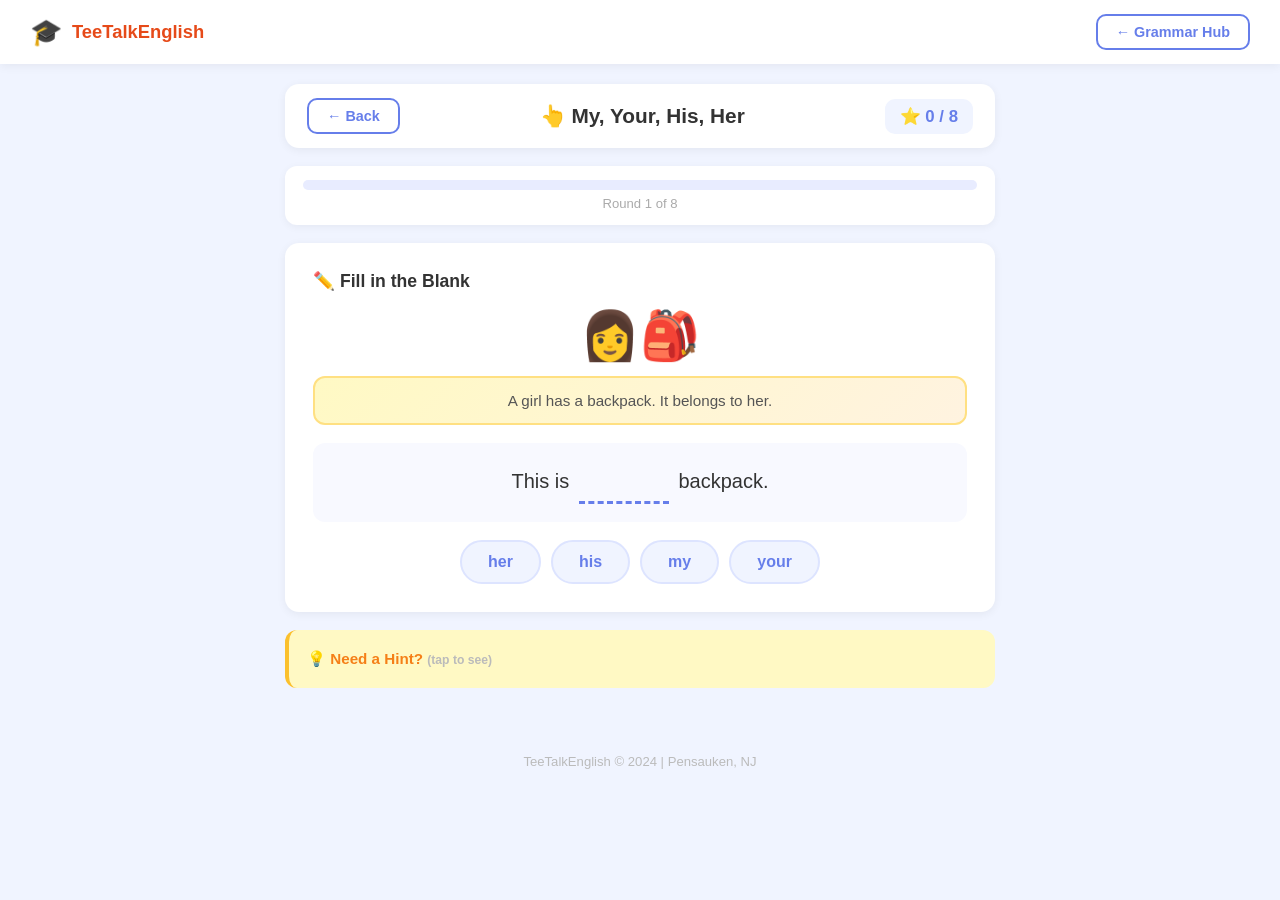
==== game1/index.html @ 57f25fb9 "add 3 grammar garma i he she  , my, her his, this that tehse those" ====
<!DOCTYPE html>
<html lang="en">
<head>
    <meta charset="UTF-8">
    <meta name="viewport" content="width=device-width, initial-scale=1.0">
    <title>TeeTalkEnglish - Possessives: My, Your, His, Her</title>
    <link rel="stylesheet" href="../style.css">
</head>
<body>
    <nav class="navbar">
        <a href="../index.html" class="logo">
            <span class="logo-icon">🎓</span>
            <span class="logo-text">TeeTalkEnglish</span>
        </a>
        <a href="../index.html" class="nav-link">← Grammar Hub</a>
    </nav>

    <div class="game-wrap">
        <div class="game-top">
            <a href="../index.html" class="nav-link">← Back</a>
            <h1>👆 My, Your, His, Her</h1>
            <div class="game-score">⭐ <span id="sc">0</span> / <span id="tt">8</span></div>
        </div>
        <div class="g-progress">
            <div class="g-progress-track"><div class="g-progress-fill" id="pbar"></div></div>
            <span class="g-progress-text" id="ptxt">Round 1 of 8</span>
        </div>
        <div class="g-area" id="garea"></div>
        <div class="g-fb" id="gfb"></div>
        <div class="g-help" id="ghelp"></div>
        <div class="g-next" id="gnext"><button class="g-next-btn" onclick="nxt()">Next →</button></div>
        <div class="g-done" id="gdone"></div>
    </div>
    <footer><p>TeeTalkEnglish © 2024 | Pensauken, NJ</p></footer>

<script>
var R = [
    {
        t: "fill",
        title: "✏️ Fill in the Blank",
        vis: "👩🎒",
        scene: "A girl has a backpack. It belongs to her.",
        pre: "This is ",
        post: " backpack.",
        ans: "her",
        opts: ["her", "his", "my", "your"],
        hw: "her",
        hv: "của cô ấy",
        he: "she → her. Use 'her' for a woman/girl.",
        ex: "'Her' = belongs to she. She → her backpack."
    },
    {
        t: "fill",
        title: "✏️ Fill in the Blank",
        vis: "🙋📱",
        scene: "You are holding your phone. It belongs to you.",
        pre: "This is ",
        post: " phone.",
        ans: "my",
        opts: ["my", "your", "his", "our"],
        hw: "my",
        hv: "của tôi",
        he: "I → my. Use 'my' when it belongs to you.",
        ex: "'My' = belongs to me. I → my phone."
    },
    {
        t: "fill",
        title: "✏️ Fill in the Blank",
        vis: "👨🚗",
        scene: "A man is standing next to a car. It belongs to him.",
        pre: "That is ",
        post: " car.",
        ans: "his",
        opts: ["his", "her", "my", "their"],
        hw: "his",
        hv: "của anh ấy",
        he: "he → his. Use 'his' for a man/boy.",
        ex: "'His' = belongs to he. He → his car."
    },
    {
        t: "choice",
        title: "💬 Choose the Correct Sentence",
        vis: "👩‍🏫💬",
        scene: "The teacher asks a student for their name.",
        q: "Which sentence is correct?",
        ans: "What is your name?",
        opts: [
            "What is your name?",
            "What is you name?",
            "What is my name?",
            "What is her name?"
        ],
        hw: "your",
        hv: "của bạn",
        he: "you → your. Use 'your' when talking TO someone.",
        ex: "When you ask someone directly, use 'your' (not 'you')."
    },
    {
        t: "fill",
        title: "✏️ Fill in the Blank",
        vis: "👫🏠",
        scene: "You and your friend share a house. It belongs to both of you.",
        pre: "This is ",
        post: " house.",
        ans: "our",
        opts: ["our", "my", "your", "their"],
        hw: "our",
        hv: "của chúng tôi",
        he: "we → our. Use 'our' for me + other people.",
        ex: "'Our' = belongs to we. We share it → our house."
    },
    {
        t: "fill",
        title: "✏️ Fill in the Blank",
        vis: "👨‍👩‍👧‍👦🐕",
        scene: "A family has a dog. The dog belongs to them.",
        pre: "That is ",
        post: " dog.",
        ans: "their",
        opts: ["their", "our", "his", "your"],
        hw: "their",
        hv: "của họ",
        he: "they → their. Use 'their' for a group of other people.",
        ex: "'Their' = belongs to they. The family → their dog."
    },
    {
        t: "match",
        title: "🔗 Match: Person → Possessive",
        inst: "Match each pronoun to the correct possessive word.",
        pairs: [
            { l: "I →", r: "my" },
            { l: "you →", r: "your" },
            { l: "he →", r: "his" },
            { l: "she →", r: "her" },
            { l: "we →", r: "our" }
        ],
        hw: "possessives",
        hv: "sở hữu",
        he: "Possessive words show who owns something.",
        ex: "I→my, you→your, he→his, she→her, we→our"
    },
    {
        t: "fill",
        title: "✏️ Fill in the Blank",
        vis: "🐱🥣",
        scene: "A cat is eating food. The food belongs to the cat.",
        pre: "The cat is eating ",
        post: " food.",
        ans: "its",
        opts: ["its", "his", "her", "their"],
        hw: "its",
        hv: "của nó (vật)",
        he: "it → its. Use 'its' for things or animals. No apostrophe!",
        ex: "'Its' = belongs to it. The cat (it) → its food."
    }
];

var cur = 0;
var sc = 0;
var tot = R.length;
var mL = null;
var mR = null;
var mC = 0;
var mP = {};

window.onload = function() {
    go();
};

function go() {
    if (cur >= tot) {
        done();
        return;
    }
    var r = R[cur];
    prog();
    hfb();
    hnx();
    hhlp();
    var a = document.getElementById("garea");
    a.style.display = "block";

    if (r.t === "fill") {
        rFill(r, a);
    } else if (r.t === "choice") {
        rChoice(r, a);
    } else if (r.t === "match") {
        rMatch(r, a);
    }

    shlp(r);
}

function nxt() {
    cur++;
    go();
}

function prog() {
    document.getElementById("pbar").style.width = (cur / tot * 100) + "%";
    document.getElementById("ptxt").textContent = "Round " + (cur + 1) + " of " + tot;
    document.getElementById("sc").textContent = sc;
}

// ===== FILL IN THE BLANK =====
function rFill(r, a) {
    var h = '';
    h += '<div class="g-title">' + r.title + '</div>';
    if (r.vis) h += '<div class="g-visual">' + r.vis + '</div>';
    if (r.scene) h += '<div class="g-scenario">' + r.scene + '</div>';
    h += '<div class="g-sentence">';
    h += r.pre;
    h += '<span class="g-blank" id="bl">&nbsp;&nbsp;&nbsp;&nbsp;&nbsp;&nbsp;</span>';
    h += r.post;
    h += '</div>';
    h += '<div class="g-choices">';
    for (var i = 0; i < r.opts.length; i++) {
        h += '<div class="g-choice" data-w="' + r.opts[i] + '" onclick="cFill(this)">' + r.opts[i] + '</div>';
    }
    h += '</div>';
    a.innerHTML = h;
}

function cFill(el) {
    var r = R[cur];
    var w = el.getAttribute("data-w");
    var ok = (w.toLowerCase() === r.ans.toLowerCase());

    var all = document.querySelectorAll(".g-choice");
    for (var i = 0; i < all.length; i++) {
        all[i].classList.add("off");
        all[i].style.pointerEvents = "none";
        if (all[i].getAttribute("data-w").toLowerCase() === r.ans.toLowerCase()) {
            all[i].classList.add("correct");
        }
        if (all[i].getAttribute("data-w") === w && !ok) {
            all[i].classList.add("wrong");
        }
    }

    var bl = document.getElementById("bl");
    bl.textContent = r.ans;
    bl.style.borderBottomStyle = "solid";
    bl.style.borderBottomColor = ok ? "#4caf50" : "#ef5350";

    if (ok) { sc++; prog(); }
    sfb(ok, r.ex);
    revealHint();
    snx();
}

// ===== MULTIPLE CHOICE =====
function rChoice(r, a) {
    var h = '';
    h += '<div class="g-title">' + r.title + '</div>';
    if (r.vis) h += '<div class="g-visual">' + r.vis + '</div>';
    if (r.scene) h += '<div class="g-scenario">' + r.scene + '</div>';
    h += '<div class="g-instruction">' + r.q + '</div>';
    h += '<div class="g-stack">';
    for (var i = 0; i < r.opts.length; i++) {
        h += '<div class="g-stack-item" onclick="cChoice(this)">' + r.opts[i] + '</div>';
    }
    h += '</div>';
    a.innerHTML = h;
}

function cChoice(el) {
    var r = R[cur];
    var w = el.textContent;
    var ok = (w === r.ans);

    var all = document.querySelectorAll(".g-stack-item");
    for (var i = 0; i < all.length; i++) {
        all[i].classList.add("off");
        all[i].style.pointerEvents = "none";
        if (all[i].textContent === r.ans) {
            all[i].classList.add("correct");
        }
    }
    if (!ok) { el.classList.add("wrong"); }

    if (ok) { sc++; prog(); }
    sfb(ok, r.ex);
    revealHint();
    snx();
}

// ===== MATCHING =====
function rMatch(r, a) {
    mL = null;
    mR = null;
    mC = 0;
    mP = {};

    for (var i = 0; i < r.pairs.length; i++) {
        mP[r.pairs[i].l] = r.pairs[i].r;
    }

    var rr = [];
    for (var i = 0; i < r.pairs.length; i++) {
        rr.push(r.pairs[i].r);
    }
    for (var i = rr.length - 1; i > 0; i--) {
        var j = Math.floor(Math.random() * (i + 1));
        var t = rr[i];
        rr[i] = rr[j];
        rr[j] = t;
    }

    var h = '';
    h += '<div class="g-title">' + r.title + '</div>';
    if (r.inst) h += '<div class="g-instruction">' + r.inst + '</div>';
    h += '<div class="g-match-wrap">';

    h += '<div class="g-match-col"><h4>Person</h4>';
    for (var i = 0; i < r.pairs.length; i++) {
        h += '<div class="g-match-item g-ml" data-v="' + r.pairs[i].l + '" onclick="cML(this)">' + r.pairs[i].l + '</div>';
    }
    h += '</div>';

    h += '<div class="g-match-col"><h4>Possessive</h4>';
    for (var i = 0; i < rr.length; i++) {
        h += '<div class="g-match-item g-mr" data-v="' + rr[i] + '" onclick="cMR(this)">' + rr[i] + '</div>';
    }
    h += '</div>';

    h += '</div>';
    a.innerHTML = h;
}

function cML(el) {
    if (el.classList.contains("done")) return;
    var all = document.querySelectorAll(".g-ml");
    for (var i = 0; i < all.length; i++) all[i].classList.remove("sel");
    el.classList.add("sel");
    mL = el.getAttribute("data-v");
    if (mR) tM();
}

function cMR(el) {
    if (el.classList.contains("done")) return;
    var all = document.querySelectorAll(".g-mr");
    for (var i = 0; i < all.length; i++) all[i].classList.remove("sel");
    el.classList.add("sel");
    mR = el.getAttribute("data-v");
    if (mL) tM();
}

function tM() {
    var r = R[cur];
    var lE = document.querySelector('.g-ml[data-v="' + mL + '"]');
    var rE = document.querySelector('.g-mr[data-v="' + mR + '"]');

    if (mP[mL] === mR) {
        lE.classList.remove("sel");
        rE.classList.remove("sel");
        lE.classList.add("done");
        rE.classList.add("done");
        lE.innerHTML = "✅ " + mL;
        rE.innerHTML = "✅ " + mR;
        mC++;
        if (mC === r.pairs.length) {
            sc++;
            prog();
            sfb(true, r.ex);
            revealHint();
            snx();
        }
    } else {
        lE.classList.add("bad");
        rE.classList.add("bad");
        setTimeout(function() {
            lE.classList.remove("sel", "bad");
            rE.classList.remove("sel", "bad");
        }, 500);
    }
    mL = null;
    mR = null;
}

// ===== FEEDBACK =====
function sfb(ok, ex) {
    var f = document.getElementById("gfb");
    f.className = "g-fb show " + (ok ? "ok" : "no");
    var html = '<span class="g-fb-icon">' + (ok ? "✅" : "❌") + '</span>';
    html += '<strong>' + (ok ? "Correct!" : "Not quite.") + '</strong>';
    if (ex) html += '<div class="g-fb-explain">' + ex + '</div>';
    f.innerHTML = html;
}

function hfb() {
    var f = document.getElementById("gfb");
    f.className = "g-fb";
    f.innerHTML = "";
}

// ===== WORD HELP (HINT SYSTEM) =====
function shlp(r) {
    if (!r.hw) {
        hhlp();
        return;
    }
    var h = document.getElementById("ghelp");
    h.className = "g-help show";
    h.setAttribute("data-hw", r.hw);
    h.setAttribute("data-hv", r.hv);
    h.setAttribute("data-he", r.he);
    h.innerHTML = '<div class="g-hint-btn" id="hintbtn" onclick="openHint()" style="cursor:pointer; font-weight:700; color:#f57f17; font-size:0.95em; padding:6px 0;">' +
        '💡 Need a Hint? <span style="font-size:0.8em; color:#bbb;">(tap to see)</span>' +
        '</div>' +
        '<div id="ghintcontent" style="display:none; margin-top:8px; padding-top:8px; border-top:1px dashed #fbc02d;">' +
        '<span class="g-help-word">' + r.hw + '</span> ' +
        '<span class="g-help-vn">' + r.hv + '</span>' +
        '<span class="g-help-ex">' + r.he + '</span>' +
        '</div>';
}

function openHint() {
    var content = document.getElementById("ghintcontent");
    var btn = document.getElementById("hintbtn");
    if (content) content.style.display = "block";
    if (btn) {
        btn.innerHTML = "💡 Word Help";
        btn.style.cursor = "default";
        btn.onclick = null;
    }
}

function revealHint() {
    var content = document.getElementById("ghintcontent");
    var btn = document.getElementById("hintbtn");
    if (content) content.style.display = "block";
    if (btn) {
        btn.innerHTML = "💡 Word Help";
        btn.style.cursor = "default";
        btn.onclick = null;
    }
}

function hhlp() {
    var h = document.getElementById("ghelp");
    h.className = "g-help";
    h.innerHTML = "";
}

// ===== NEXT =====
function snx() {
    document.getElementById("gnext").style.display = "block";
}

function hnx() {
    document.getElementById("gnext").style.display = "none";
}

// ===== COMPLETION =====
function done() {
    document.getElementById("garea").style.display = "none";
    document.getElementById("gnext").style.display = "none";
    hfb();
    hhlp();
    document.querySelector(".g-progress").style.display = "none";

    var p = sc / tot;
    var s = 0;
    if (p === 1) s = 5;
    else if (p >= 0.8) s = 4;
    else if (p >= 0.6) s = 3;
    else if (p >= 0.4) s = 2;
    else if (p > 0) s = 1;

    var st = "";
    for (var i = 0; i < s; i++) st += "⭐";
    for (var i = s; i < 5; i++) st += "☆";

    var ms = "";
    if (p === 1) ms = "Perfect! You know your possessives! 🎉";
    else if (p >= 0.7) ms = "Great job! Almost there! 💪";
    else ms = "Keep practicing! You'll get it! 🌱";

    var d = document.getElementById("gdone");
    d.className = "g-done show";
    d.innerHTML = '<div class="g-done-trophy">🏆</div>' +
        '<h2>Well Done!</h2>' +
        '<p class="g-done-score">You got ' + sc + ' out of ' + tot + ' correct!</p>' +
        '<div class="g-done-stars">' + st + '</div>' +
        '<p class="g-done-msg">' + ms + '</p>' +
        '<div class="g-done-btns">' +
        '<button class="g-retry" onclick="restart()">🔄 Play Again</button>' +
        '<a href="../index.html" class="g-home">📖 Grammar Hub</a>' +
        '</div>';
}

function restart() {
    cur = 0;
    sc = 0;
    document.getElementById("gdone").className = "g-done";
    document.getElementById("garea").style.display = "block";
    document.querySelector(".g-progress").style.display = "block";
    prog();
    go();
}
</script>
</body>
</html>
---- style.css ----
/* ========================================
   TeeTalkEnglish - Grammar Basics
   Shared Styles
   ======================================== */
* { margin: 0; padding: 0; box-sizing: border-box; }

body {
    font-family: 'Segoe UI', Tahoma, Geneva, Verdana, sans-serif;
    background: #f0f4ff;
    min-height: 100vh;
    color: #333;
}

/* ===== NAVBAR ===== */
.navbar {
    background: white;
    padding: 14px 30px;
    display: flex;
    align-items: center;
    justify-content: space-between;
    box-shadow: 0 2px 10px rgba(0,0,0,0.06);
    position: sticky;
    top: 0;
    z-index: 100;
}

.logo {
    display: flex;
    align-items: center;
    gap: 10px;
    text-decoration: none;
}

.logo-icon { font-size: 26px; }
.logo-text { font-size: 1.15em; font-weight: 700; color: #e64a19; }

.nav-link {
    text-decoration: none;
    color: #667eea;
    font-weight: 600;
    padding: 8px 18px;
    border: 2px solid #667eea;
    border-radius: 10px;
    transition: all 0.3s;
    font-size: 0.9em;
}

.nav-link:hover { background: #667eea; color: white; }

/* ===== HUB HERO ===== */
.hub-hero {
    text-align: center;
    padding: 50px 20px 35px;
    background: linear-gradient(135deg, #667eea 0%, #764ba2 100%);
    color: white;
}

.hero-badge {
    display: inline-block;
    background: rgba(255,255,255,0.2);
    padding: 6px 20px;
    border-radius: 20px;
    font-size: 0.8em;
    font-weight: 700;
    letter-spacing: 1.5px;
    text-transform: uppercase;
    margin-bottom: 15px;
}

.hub-hero h1 { font-size: 2.4em; margin-bottom: 10px; line-height: 1.2; }
.hub-hero h1 .highlight { color: #ffd54f; }
.hero-sub { font-size: 1.1em; opacity: 0.85; margin-bottom: 5px; }

.hero-emojis {
    display: flex;
    justify-content: center;
    gap: 25px;
    margin-top: 20px;
    font-size: 2.2em;
}

.hero-emojis span {
    animation: bounce 3s ease-in-out infinite;
    display: inline-block;
}

.hero-emojis span:nth-child(1) { animation-delay: 0s; }
.hero-emojis span:nth-child(2) { animation-delay: 0.3s; }
.hero-emojis span:nth-child(3) { animation-delay: 0.6s; }
.hero-emojis span:nth-child(4) { animation-delay: 0.9s; }

@keyframes bounce {
    0%, 100% { transform: translateY(0); }
    50% { transform: translateY(-10px); }
}

/* ===== HUB SECTIONS ===== */
.hub-topics, .hub-reference {
    max-width: 1100px;
    margin: 0 auto;
    padding: 40px 20px;
}

.hub-section-title {
    text-align: center;
    font-size: 1.4em;
    color: #333;
    margin-bottom: 8px;
}

.hub-section-sub {
    text-align: center;
    color: #999;
    margin-bottom: 30px;
    font-size: 0.95em;
}

/* ===== TOPIC CARDS ===== */
.topic-grid {
    display: grid;
    grid-template-columns: repeat(auto-fit, minmax(310px, 1fr));
    gap: 25px;
}

.topic-card {
    background: white;
    border-radius: 18px;
    overflow: hidden;
    box-shadow: 0 4px 15px rgba(0,0,0,0.07);
    transition: all 0.3s;
}

.topic-card:hover {
    transform: translateY(-5px);
    box-shadow: 0 10px 30px rgba(0,0,0,0.12);
}

.topic-header {
    padding: 25px;
    color: white;
}

.poss-color { background: linear-gradient(135deg, #ff6b6b, #ee5a24); }
.pron-color { background: linear-gradient(135deg, #4834d4, #6c5ce7); }
.this-color { background: linear-gradient(135deg, #0984e3, #00b894); }

.topic-num {
    display: inline-block;
    background: rgba(255,255,255,0.2);
    padding: 4px 14px;
    border-radius: 14px;
    font-size: 0.72em;
    font-weight: 700;
    letter-spacing: 1px;
    text-transform: uppercase;
    margin-bottom: 10px;
}

.topic-emoji { font-size: 42px; margin-bottom: 10px; }
.topic-header h3 { font-size: 1.25em; margin-bottom: 5px; }
.topic-tagline { opacity: 0.8; font-size: 0.88em; }

.topic-body { padding: 20px 25px 25px; }

.topic-preview { margin-bottom: 14px; }

.preview-ex {
    padding: 7px 12px;
    margin-bottom: 5px;
    background: #f8f9ff;
    border-radius: 8px;
    font-size: 0.92em;
    color: #555;
    border-left: 3px solid #667eea;
}

.topic-words {
    display: flex;
    flex-wrap: wrap;
    gap: 6px;
    margin-bottom: 14px;
}

.tw {
    background: #f0f4ff;
    color: #667eea;
    padding: 4px 12px;
    border-radius: 14px;
    font-size: 0.78em;
    font-weight: 600;
    border: 1px solid #dde4ff;
}

.topic-info {
    display: flex;
    gap: 14px;
    font-size: 0.78em;
    color: #aaa;
    margin-bottom: 14px;
}

.topic-play-btn {
    display: block;
    text-align: center;
    padding: 13px;
    color: white;
    text-decoration: none;
    border-radius: 12px;
    font-weight: 700;
    font-size: 1em;
    transition: all 0.2s;
}

.topic-play-btn:hover {
    transform: scale(1.02);
    box-shadow: 0 5px 15px rgba(0,0,0,0.15);
}

.poss-btn { background: linear-gradient(135deg, #ff6b6b, #ee5a24); }
.pron-btn { background: linear-gradient(135deg, #4834d4, #6c5ce7); }
.this-btn { background: linear-gradient(135deg, #0984e3, #00b894); }

/* ===== REFERENCE ===== */
.ref-grid {
    display: grid;
    grid-template-columns: repeat(auto-fit, minmax(300px, 1fr));
    gap: 20px;
}

.ref-box {
    background: white;
    border-radius: 14px;
    padding: 22px;
    box-shadow: 0 3px 10px rgba(0,0,0,0.05);
}

.ref-box h4 { color: #444; margin-bottom: 12px; font-size: 1.05em; }

.ref-tbl { width: 100%; border-collapse: collapse; }

.ref-tbl td {
    padding: 7px 8px;
    border-bottom: 1px solid #f0f0f0;
    font-size: 0.9em;
}

.ref-tbl td:first-child { color: #888; width: 70px; }
.ref-tbl td:nth-child(2) { color: #667eea; font-weight: 600; }

.vn-hint { color: #999; font-size: 0.85em; font-style: italic; }

/* ===== GAME PAGE ===== */
.game-wrap {
    max-width: 750px;
    margin: 0 auto;
    padding: 20px;
}

.game-top {
    display: flex;
    align-items: center;
    justify-content: space-between;
    background: white;
    border-radius: 14px;
    padding: 14px 22px;
    margin-bottom: 18px;
    box-shadow: 0 2px 10px rgba(0,0,0,0.06);
    flex-wrap: wrap;
    gap: 10px;
}

.game-top h1 { font-size: 1.3em; color: #333; }

.game-score {
    font-size: 1.05em;
    font-weight: 600;
    color: #667eea;
    background: #f0f4ff;
    padding: 7px 15px;
    border-radius: 10px;
}

/* Progress */
.g-progress {
    background: white;
    border-radius: 12px;
    padding: 14px 18px;
    margin-bottom: 18px;
    box-shadow: 0 2px 8px rgba(0,0,0,0.05);
}

.g-progress-track {
    height: 10px;
    background: #e8ecff;
    border-radius: 5px;
    overflow: hidden;
}

.g-progress-fill {
    height: 100%;
    background: linear-gradient(90deg, #667eea, #764ba2);
    border-radius: 5px;
    width: 0%;
    transition: width 0.5s ease;
}

.g-progress-text {
    display: block;
    text-align: center;
    margin-top: 6px;
    font-size: 0.82em;
    color: #aaa;
}

/* Game Area */
.g-area {
    background: white;
    border-radius: 14px;
    padding: 28px;
    margin-bottom: 18px;
    box-shadow: 0 2px 10px rgba(0,0,0,0.06);
    min-height: 180px;
}

.g-title { font-size: 1.1em; color: #333; font-weight: 700; margin-bottom: 6px; }
.g-instruction { font-size: 0.92em; color: #888; margin-bottom: 18px; line-height: 1.5; }

/* Visual */
.g-visual { text-align: center; font-size: 3em; padding: 10px 0 12px; }

/* Scenario */
.g-scenario {
    background: linear-gradient(135deg, #fff9c4, #fff3e0);
    border: 2px solid #ffe082;
    border-radius: 12px;
    padding: 14px 18px;
    margin-bottom: 18px;
    text-align: center;
    font-size: 0.95em;
    color: #555;
}

/* Sentence */
.g-sentence {
    font-size: 1.25em;
    text-align: center;
    padding: 18px;
    background: #f8f9ff;
    border-radius: 12px;
    margin-bottom: 18px;
    line-height: 1.8;
    color: #333;
}

.g-blank {
    display: inline-block;
    min-width: 90px;
    border-bottom: 3px dashed #667eea;
    padding: 2px 4px;
    margin: 0 4px;
    color: #667eea;
    font-weight: 700;
}

/* Fill Choices */
.g-choices {
    display: flex;
    gap: 10px;
    justify-content: center;
    flex-wrap: wrap;
}

.g-choice {
    padding: 11px 26px;
    background: #f0f4ff;
    border: 2px solid #dde4ff;
    border-radius: 22px;
    cursor: pointer;
    font-size: 1em;
    font-weight: 600;
    color: #667eea;
    transition: all 0.2s;
}

.g-choice:hover { background: #667eea; color: white; border-color: #667eea; }
.g-choice.correct { background: #4caf50; color: white; border-color: #4caf50; }
.g-choice.wrong { background: #ef5350; color: white; border-color: #ef5350; }
.g-choice.off { pointer-events: none; opacity: 0.5; }

/* Stack Choices */
.g-stack { display: flex; flex-direction: column; gap: 10px; }

.g-stack-item {
    padding: 14px 18px;
    background: #f8f9ff;
    border: 2px solid #e8ecff;
    border-radius: 12px;
    cursor: pointer;
    font-size: 0.95em;
    color: #444;
    transition: all 0.2s;
    text-align: left;
}

.g-stack-item:hover { background: #e8ecff; border-color: #667eea; }
.g-stack-item.correct { background: #e8f5e9; border-color: #4caf50; color: #2e7d32; }
.g-stack-item.wrong { background: #ffebee; border-color: #ef5350; color: #c62828; }
.g-stack-item.off { pointer-events: none; }

/* Match */
.g-match-wrap {
    display: flex;
    gap: 28px;
    justify-content: center;
    flex-wrap: wrap;
}

.g-match-col {
    display: flex;
    flex-direction: column;
    gap: 10px;
    min-width: 160px;
}

.g-match-col h4 { text-align: center; color: #667eea; font-size: 0.9em; margin-bottom: 4px; }

.g-match-item {
    padding: 12px 16px;
    border-radius: 12px;
    text-align: center;
    cursor: pointer;
    font-size: 0.95em;
    font-weight: 600;
    transition: all 0.2s;
}

.g-ml { background: #f0f4ff; border: 2px solid #dde4ff; color: #667eea; }
.g-mr { background: #fff3e0; border: 2px solid #ffe0b2; color: #e65100; }
.g-match-item:hover { transform: scale(1.03); }
.g-match-item.sel { box-shadow: 0 0 0 3px rgba(102,126,234,0.35); }
.g-match-item.done { background: #e8f5e9; border-color: #4caf50; color: #2e7d32; pointer-events: none; }
.g-match-item.bad { animation: mshake 0.4s ease; border-color: #ef5350; }

@keyframes mshake {
    0%,100% { transform: translateX(0); }
    25% { transform: translateX(-5px); }
    75% { transform: translateX(5px); }
}

/* Feedback */
.g-fb {
    border-radius: 12px;
    padding: 18px;
    margin-bottom: 18px;
    text-align: center;
    display: none;
}

.g-fb.show { display: block; }
.g-fb.ok { background: #e8f5e9; border: 2px solid #4caf50; color: #2e7d32; }
.g-fb.no { background: #ffebee; border: 2px solid #ef5350; color: #c62828; }
.g-fb-icon { font-size: 1.8em; display: block; margin-bottom: 4px; }
.g-fb-explain { margin-top: 6px; font-size: 0.9em; color: #666; }

/* Help */
.g-help {
    background: #fff9c4;
    border-radius: 12px;
    padding: 14px 18px;
    margin-bottom: 18px;
    border-left: 4px solid #fbc02d;
    display: none;
}

.g-help.show { display: block; }
.g-help-label { font-weight: 700; color: #f57f17; margin-bottom: 5px; font-size: 0.9em; }

.g-help-word {
    display: inline-block;
    background: white;
    padding: 2px 10px;
    border-radius: 6px;
    font-weight: 700;
    color: #667eea;
    margin-right: 5px;
}

.g-help-vn { color: #999; font-style: italic; font-size: 0.88em; }
.g-help-ex { color: #666; font-size: 0.88em; display: block; margin-top: 3px; }

/* Next */
.g-next {
    text-align: center;
    margin-top: 14px;
    display: none;
}

.g-next-btn {
    padding: 12px 30px;
    background: linear-gradient(135deg, #667eea, #764ba2);
    color: white;
    border: none;
    border-radius: 22px;
    font-size: 1em;
    font-weight: 700;
    cursor: pointer;
    transition: all 0.2s;
}

.g-next-btn:hover {
    transform: translateY(-2px);
    box-shadow: 0 5px 15px rgba(102,126,234,0.35);
}

/* Completion */
.g-done {
    background: white;
    border-radius: 18px;
    padding: 35px 28px;
    text-align: center;
    box-shadow: 0 6px 25px rgba(0,0,0,0.1);
    display: none;
}

.g-done.show { display: block; }
.g-done-trophy { font-size: 70px; }
.g-done h2 { font-size: 1.8em; color: #333; margin: 12px 0; }
.g-done-score { font-size: 1.15em; color: #666; margin-bottom: 8px; }
.g-done-stars { font-size: 2.2em; margin: 12px 0; }
.g-done-msg { font-size: 1em; color: #999; margin-bottom: 22px; }

.g-done-btns {
    display: flex;
    gap: 12px;
    justify-content: center;
    flex-wrap: wrap;
}

.g-done-btns button, .g-done-btns a {
    padding: 11px 24px;
    border-radius: 22px;
    font-size: 0.95em;
    font-weight: 700;
    cursor: pointer;
    text-decoration: none;
    display: inline-flex;
    align-items: center;
    gap: 6px;
    border: none;
}

.g-retry { background: linear-gradient(135deg, #667eea, #764ba2); color: white; }
.g-home { background: white; color: #667eea; border: 2px solid #dde4ff !important; }

/* ===== FOOTER ===== */
footer {
    text-align: center;
    padding: 28px 20px;
    color: #bbb;
    font-size: 0.82em;
}

/* ===== RESPONSIVE ===== */
@media (max-width: 600px) {
    .hub-hero h1 { font-size: 1.7em; }
    .topic-grid { grid-template-columns: 1fr; }
    .game-top { flex-direction: column; text-align: center; }
    .g-area { padding: 20px 15px; }
    .g-sentence { font-size: 1.05em; }
    .g-match-wrap { flex-direction: column; }
    .ref-grid { grid-template-columns: 1fr; }
    .hero-emojis { font-size: 1.8em; }
}

/* Hint Button */
.g-hint-btn {
    cursor: pointer;
    font-weight: 700;
    color: #f57f17;
    font-size: 0.95em;
    padding: 8px 0;
    transition: all 0.2s;
}

.g-hint-btn:hover {
    color: #e65100;
}

.g-hint-content {
    margin-top: 8px;
    padding-top: 8px;
    border-top: 1px dashed #fbc02d;
}
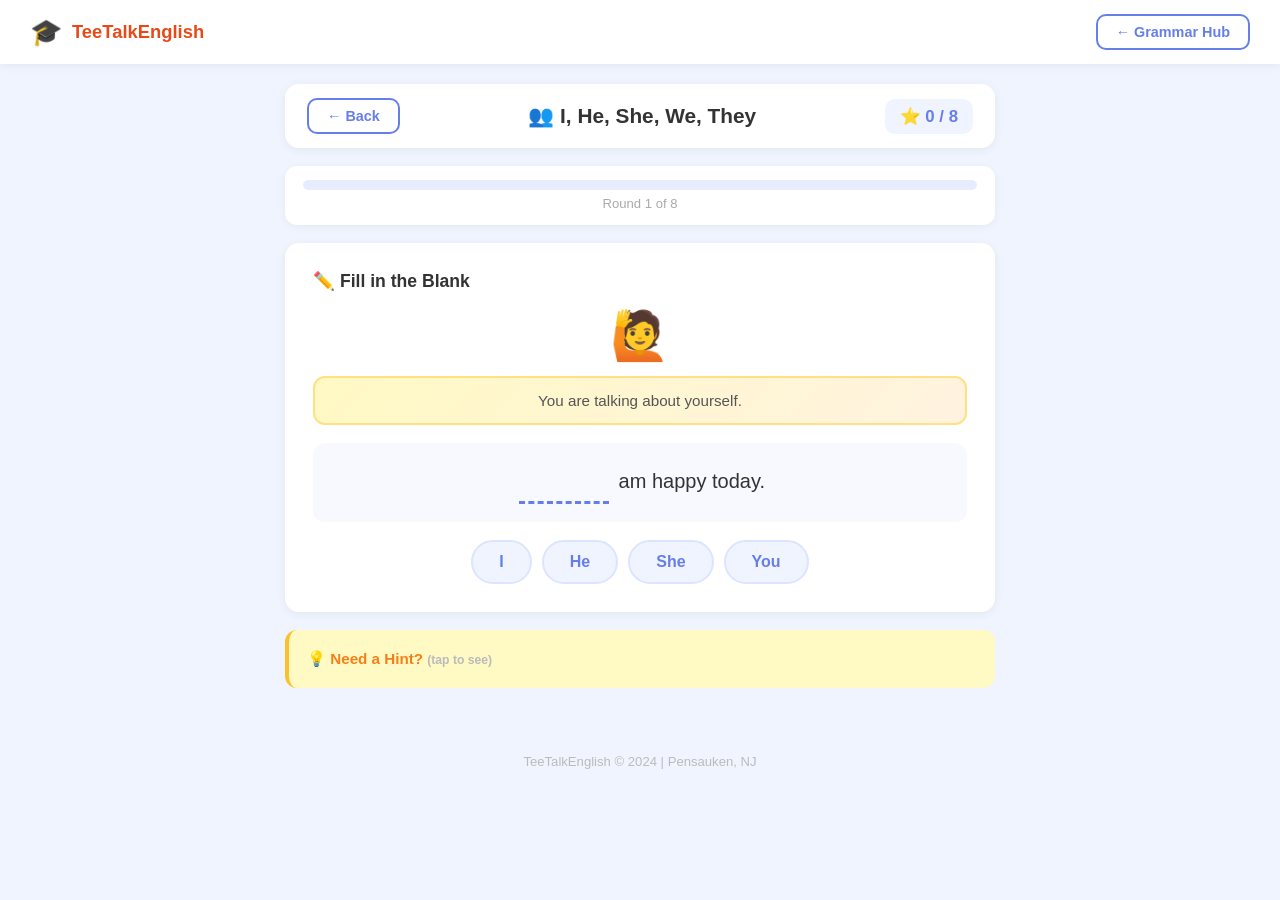
==== commit ff3b2538: "update 3 grammar game, mix answers, hide hint" ====
--- a/game1/index.html
+++ b/game1/index.html
@@ -3,7 +3,7 @@
 <head>
     <meta charset="UTF-8">
     <meta name="viewport" content="width=device-width, initial-scale=1.0">
-    <title>TeeTalkEnglish - Possessives: My, Your, His, Her</title>
+    <title>TeeTalkEnglish - Pronouns: I, He, She, It, We, You, They</title>
     <link rel="stylesheet" href="../style.css">
 </head>
 <body>
@@ -18,7 +18,7 @@
     <div class="game-wrap">
         <div class="game-top">
             <a href="../index.html" class="nav-link">← Back</a>
-            <h1>👆 My, Your, His, Her</h1>
+            <h1>👥 I, He, She, We, They</h1>
             <div class="game-score">⭐ <span id="sc">0</span> / <span id="tt">8</span></div>
         </div>
         <div class="g-progress">
@@ -36,122 +36,81 @@
 <script>
 var R = [
     {
-        t: "fill",
-        title: "✏️ Fill in the Blank",
-        vis: "👩🎒",
-        scene: "A girl has a backpack. It belongs to her.",
-        pre: "This is ",
-        post: " backpack.",
-        ans: "her",
-        opts: ["her", "his", "my", "your"],
-        hw: "her",
-        hv: "của cô ấy",
-        he: "she → her. Use 'her' for a woman/girl.",
-        ex: "'Her' = belongs to she. She → her backpack."
-    },
-    {
-        t: "fill",
-        title: "✏️ Fill in the Blank",
-        vis: "🙋📱",
-        scene: "You are holding your phone. It belongs to you.",
-        pre: "This is ",
-        post: " phone.",
-        ans: "my",
-        opts: ["my", "your", "his", "our"],
-        hw: "my",
-        hv: "của tôi",
-        he: "I → my. Use 'my' when it belongs to you.",
-        ex: "'My' = belongs to me. I → my phone."
-    },
-    {
-        t: "fill",
-        title: "✏️ Fill in the Blank",
-        vis: "👨🚗",
-        scene: "A man is standing next to a car. It belongs to him.",
-        pre: "That is ",
-        post: " car.",
-        ans: "his",
-        opts: ["his", "her", "my", "their"],
-        hw: "his",
-        hv: "của anh ấy",
-        he: "he → his. Use 'his' for a man/boy.",
-        ex: "'His' = belongs to he. He → his car."
-    },
-    {
-        t: "choice",
-        title: "💬 Choose the Correct Sentence",
-        vis: "👩‍🏫💬",
-        scene: "The teacher asks a student for their name.",
-        q: "Which sentence is correct?",
-        ans: "What is your name?",
-        opts: [
-            "What is your name?",
-            "What is you name?",
-            "What is my name?",
-            "What is her name?"
+        t:"fill", title:"✏️ Fill in the Blank",
+        vis:"🙋", scene:"You are talking about yourself.",
+        pre:"", post:" am happy today.",
+        ans:"I", opts:["I","He","She","You"],
+        hw:"I", hv:"tôi", he:"Use 'I' when talking about yourself. Always capital!",
+        ex:"'I' = yourself. Always write 'I' with a capital letter."
+    },
+    {
+        t:"fill", title:"✏️ Fill in the Blank",
+        vis:"👩🎵", scene:"A woman is singing. You talk about her.",
+        pre:"", post:" is singing a song.",
+        ans:"She", opts:["She","He","It","They"],
+        hw:"she", hv:"cô ấy", he:"Use 'she' for one woman or girl.",
+        ex:"'She' = one female person. The woman → She."
+    },
+    {
+        t:"fill", title:"✏️ Fill in the Blank",
+        vis:"👨📖", scene:"A man is reading a book.",
+        pre:"", post:" is reading a book.",
+        ans:"He", opts:["He","She","I","We"],
+        hw:"he", hv:"anh ấy", he:"Use 'he' for one man or boy.",
+        ex:"'He' = one male person. The man → He."
+    },
+    {
+        t:"fill", title:"✏️ Fill in the Blank",
+        vis:"☀️🌡️", scene:"You talk about the weather today.",
+        pre:"", post:" is very hot today.",
+        ans:"It", opts:["It","He","She","They"],
+        hw:"it", hv:"nó", he:"Use 'it' for things, weather, animals, or time.",
+        ex:"'It' = things/weather/time. The weather → It is hot."
+    },
+    {
+        t:"fill", title:"✏️ Fill in the Blank",
+        vis:"👩🧑🍽️", scene:"You and your friend are eating together.",
+        pre:"", post:" are eating lunch.",
+        ans:"We", opts:["We","They","You","I"],
+        hw:"we", hv:"chúng tôi", he:"Use 'we' for yourself + other people together.",
+        ex:"'We' = me + someone else. Me + friend → We."
+    },
+    {
+        t:"fill", title:"✏️ Fill in the Blank",
+        vis:"👩‍🏫💬", scene:"You are talking TO your friend directly.",
+        pre:"", post:" are very smart!",
+        ans:"You", opts:["You","We","They","She"],
+        hw:"you", hv:"bạn", he:"Use 'you' when talking TO someone.",
+        ex:"'You' = the person you talk to. Talking to friend → You."
+    },
+    {
+        t:"choice", title:"💬 Choose the Correct Sentence",
+        vis:"👧👦🏃", scene:"Two children are running in the park.",
+        q:"Which sentence is correct?",
+        ans:"They are running fast.",
+        opts:[
+            "They are running fast.",
+            "He are running fast.",
+            "We are running fast.",
+            "It are running fast."
         ],
-        hw: "your",
-        hv: "của bạn",
-        he: "you → your. Use 'your' when talking TO someone.",
-        ex: "When you ask someone directly, use 'your' (not 'you')."
-    },
-    {
-        t: "fill",
-        title: "✏️ Fill in the Blank",
-        vis: "👫🏠",
-        scene: "You and your friend share a house. It belongs to both of you.",
-        pre: "This is ",
-        post: " house.",
-        ans: "our",
-        opts: ["our", "my", "your", "their"],
-        hw: "our",
-        hv: "của chúng tôi",
-        he: "we → our. Use 'our' for me + other people.",
-        ex: "'Our' = belongs to we. We share it → our house."
-    },
-    {
-        t: "fill",
-        title: "✏️ Fill in the Blank",
-        vis: "👨‍👩‍👧‍👦🐕",
-        scene: "A family has a dog. The dog belongs to them.",
-        pre: "That is ",
-        post: " dog.",
-        ans: "their",
-        opts: ["their", "our", "his", "your"],
-        hw: "their",
-        hv: "của họ",
-        he: "they → their. Use 'their' for a group of other people.",
-        ex: "'Their' = belongs to they. The family → their dog."
-    },
-    {
-        t: "match",
-        title: "🔗 Match: Person → Possessive",
-        inst: "Match each pronoun to the correct possessive word.",
-        pairs: [
-            { l: "I →", r: "my" },
-            { l: "you →", r: "your" },
-            { l: "he →", r: "his" },
-            { l: "she →", r: "her" },
-            { l: "we →", r: "our" }
+        hw:"they", hv:"họ", he:"Use 'they' for other people (more than 1).",
+        ex:"'They' = other people (plural). Two children → They."
+    },
+    {
+        t:"match", title:"🔗 Match: Picture → Pronoun",
+        inst:"Match each picture to the correct pronoun.",
+        pairs:[
+            {l:"🙋 (myself)", r:"I"},
+              {l:"💬 (talking to someone)", r:"you"},
+            {l:"👩 (one woman)", r:"she"},
+            {l:"👨 (one man)", r:"he"},
+            {l:"🏠 (a thing)", r:"it"},
+            {l:"👫👫 (other people)", r:"they"},
+            {l:"👩🧑 (me + friend)", r:"we"},
         ],
-        hw: "possessives",
-        hv: "sở hữu",
-        he: "Possessive words show who owns something.",
-        ex: "I→my, you→your, he→his, she→her, we→our"
-    },
-    {
-        t: "fill",
-        title: "✏️ Fill in the Blank",
-        vis: "🐱🥣",
-        scene: "A cat is eating food. The food belongs to the cat.",
-        pre: "The cat is eating ",
-        post: " food.",
-        ans: "its",
-        opts: ["its", "his", "her", "their"],
-        hw: "its",
-        hv: "của nó (vật)",
-        he: "it → its. Use 'its' for things or animals. No apostrophe!",
-        ex: "'Its' = belongs to it. The cat (it) → its food."
+        hw:"pronouns", hv:"đại từ", he:"Pronouns replace names. 'The man' → 'he'.",
+        ex:"I=myself, she=woman, he=man, it=thing, they=group"
     }
 ];
 
@@ -167,6 +126,17 @@
     go();
 };
 
+function shuf(arr) {
+    var a = arr.slice();
+    for (var i = a.length - 1; i > 0; i--) {
+        var j = Math.floor(Math.random() * (i + 1));
+        var t = a[i];
+        a[i] = a[j];
+        a[j] = t;
+    }
+    return a;
+}
+
 function go() {
     if (cur >= tot) {
         done();
@@ -179,15 +149,9 @@
     hhlp();
     var a = document.getElementById("garea");
     a.style.display = "block";
-
-    if (r.t === "fill") {
-        rFill(r, a);
-    } else if (r.t === "choice") {
-        rChoice(r, a);
-    } else if (r.t === "match") {
-        rMatch(r, a);
-    }
-
+    if (r.t === "fill") rFill(r, a);
+    else if (r.t === "choice") rChoice(r, a);
+    else if (r.t === "match") rMatch(r, a);
     shlp(r);
 }
 
@@ -204,18 +168,16 @@
 
 // ===== FILL IN THE BLANK =====
 function rFill(r, a) {
-    var h = '';
-    h += '<div class="g-title">' + r.title + '</div>';
+    var h = '<div class="g-title">' + r.title + '</div>';
     if (r.vis) h += '<div class="g-visual">' + r.vis + '</div>';
     if (r.scene) h += '<div class="g-scenario">' + r.scene + '</div>';
-    h += '<div class="g-sentence">';
-    h += r.pre;
+    h += '<div class="g-sentence">' + r.pre;
     h += '<span class="g-blank" id="bl">&nbsp;&nbsp;&nbsp;&nbsp;&nbsp;&nbsp;</span>';
-    h += r.post;
-    h += '</div>';
+    h += r.post + '</div>';
+       var mixed = shuf(r.opts);
     h += '<div class="g-choices">';
-    for (var i = 0; i < r.opts.length; i++) {
-        h += '<div class="g-choice" data-w="' + r.opts[i] + '" onclick="cFill(this)">' + r.opts[i] + '</div>';
+    for (var i = 0; i < mixed.length; i++) {
+        h += '<div class="g-choice" data-w="' + mixed[i] + '" onclick="cFill(this)">' + mixed[i] + '</div>';
     }
     h += '</div>';
     a.innerHTML = h;
@@ -243,22 +205,25 @@
     bl.style.borderBottomStyle = "solid";
     bl.style.borderBottomColor = ok ? "#4caf50" : "#ef5350";
 
-    if (ok) { sc++; prog(); }
+    if (ok) {
+        sc++;
+        prog();
+    }
     sfb(ok, r.ex);
-    revealHint();
+        revH();
     snx();
 }
 
 // ===== MULTIPLE CHOICE =====
 function rChoice(r, a) {
-    var h = '';
-    h += '<div class="g-title">' + r.title + '</div>';
+    var h = '<div class="g-title">' + r.title + '</div>';
     if (r.vis) h += '<div class="g-visual">' + r.vis + '</div>';
     if (r.scene) h += '<div class="g-scenario">' + r.scene + '</div>';
     h += '<div class="g-instruction">' + r.q + '</div>';
+       var mixed = shuf(r.opts);
     h += '<div class="g-stack">';
-    for (var i = 0; i < r.opts.length; i++) {
-        h += '<div class="g-stack-item" onclick="cChoice(this)">' + r.opts[i] + '</div>';
+    for (var i = 0; i < mixed.length; i++) {
+        h += '<div class="g-stack-item" onclick="cChoice(this)">' + mixed[i] + '</div>';
     }
     h += '</div>';
     a.innerHTML = h;
@@ -277,11 +242,16 @@
             all[i].classList.add("correct");
         }
     }
-    if (!ok) { el.classList.add("wrong"); }
-
-    if (ok) { sc++; prog(); }
+    if (!ok) {
+        el.classList.add("wrong");
+    }
+
+    if (ok) {
+        sc++;
+        prog();
+    }
     sfb(ok, r.ex);
-    revealHint();
+        revH();
     snx();
 }
 
@@ -296,6 +266,7 @@
         mP[r.pairs[i].l] = r.pairs[i].r;
     }
 
+    // Shuffle right column
     var rr = [];
     for (var i = 0; i < r.pairs.length; i++) {
         rr.push(r.pairs[i].r);
@@ -307,24 +278,19 @@
         rr[j] = t;
     }
 
-    var h = '';
-    h += '<div class="g-title">' + r.title + '</div>';
+    var h = '<div class="g-title">' + r.title + '</div>';
     if (r.inst) h += '<div class="g-instruction">' + r.inst + '</div>';
     h += '<div class="g-match-wrap">';
-
-    h += '<div class="g-match-col"><h4>Person</h4>';
+    h += '<div class="g-match-col"><h4>Picture</h4>';
     for (var i = 0; i < r.pairs.length; i++) {
         h += '<div class="g-match-item g-ml" data-v="' + r.pairs[i].l + '" onclick="cML(this)">' + r.pairs[i].l + '</div>';
     }
     h += '</div>';
-
-    h += '<div class="g-match-col"><h4>Possessive</h4>';
+    h += '<div class="g-match-col"><h4>Pronoun</h4>';
     for (var i = 0; i < rr.length; i++) {
         h += '<div class="g-match-item g-mr" data-v="' + rr[i] + '" onclick="cMR(this)">' + rr[i] + '</div>';
     }
-    h += '</div>';
-
-    h += '</div>';
+    h += '</div></div>';
     a.innerHTML = h;
 }
 
@@ -363,7 +329,7 @@
             sc++;
             prog();
             sfb(true, r.ex);
-            revealHint();
+            revH();
             snx();
         }
     } else {
@@ -394,53 +360,37 @@
     f.innerHTML = "";
 }
 
-// ===== WORD HELP (HINT SYSTEM) =====
+// ===== HELP =====
 function shlp(r) {
-    if (!r.hw) {
-        hhlp();
-        return;
-    }
+    if (!r.hw) { hhlp(); return; }
     var h = document.getElementById("ghelp");
     h.className = "g-help show";
-    h.setAttribute("data-hw", r.hw);
-    h.setAttribute("data-hv", r.hv);
-    h.setAttribute("data-he", r.he);
-    h.innerHTML = '<div class="g-hint-btn" id="hintbtn" onclick="openHint()" style="cursor:pointer; font-weight:700; color:#f57f17; font-size:0.95em; padding:6px 0;">' +
+    h.innerHTML = '<div id="hbtn" onclick="openH()" style="cursor:pointer; font-weight:700; color:#f57f17; font-size:0.95em; padding:6px 0;">' +
         '💡 Need a Hint? <span style="font-size:0.8em; color:#bbb;">(tap to see)</span>' +
         '</div>' +
-        '<div id="ghintcontent" style="display:none; margin-top:8px; padding-top:8px; border-top:1px dashed #fbc02d;">' +
+        '<div id="hcon" style="display:none; margin-top:8px; padding-top:8px; border-top:1px dashed #fbc02d;">' +
         '<span class="g-help-word">' + r.hw + '</span> ' +
         '<span class="g-help-vn">' + r.hv + '</span>' +
         '<span class="g-help-ex">' + r.he + '</span>' +
         '</div>';
 }
 
-function openHint() {
-    var content = document.getElementById("ghintcontent");
-    var btn = document.getElementById("hintbtn");
-    if (content) content.style.display = "block";
-    if (btn) {
-        btn.innerHTML = "💡 Word Help";
-        btn.style.cursor = "default";
-        btn.onclick = null;
-    }
-}
-
-function revealHint() {
-    var content = document.getElementById("ghintcontent");
-    var btn = document.getElementById("hintbtn");
-    if (content) content.style.display = "block";
-    if (btn) {
-        btn.innerHTML = "💡 Word Help";
-        btn.style.cursor = "default";
-        btn.onclick = null;
-    }
+function openH() {
+    var c = document.getElementById("hcon");
+    var b = document.getElementById("hbtn");
+    if (c) c.style.display = "block";
+    if (b) { b.innerHTML = "💡 Word Help"; b.style.cursor = "default"; b.onclick = null; }
+}
+
+function revH() {
+    var c = document.getElementById("hcon");
+    var b = document.getElementById("hbtn");
+    if (c) c.style.display = "block";
+    if (b) { b.innerHTML = "💡 Word Help"; b.style.cursor = "default"; b.onclick = null; }
 }
 
 function hhlp() {
-    var h = document.getElementById("ghelp");
-    h.className = "g-help";
-    h.innerHTML = "";
+    document.getElementById("ghelp").className = "g-help";
 }
 
 // ===== NEXT =====
@@ -473,7 +423,7 @@
     for (var i = s; i < 5; i++) st += "☆";
 
     var ms = "";
-    if (p === 1) ms = "Perfect! You know your possessives! 🎉";
+    if (p === 1) ms = "Perfect! You know all the pronouns! 🎉";
     else if (p >= 0.7) ms = "Great job! Almost there! 💪";
     else ms = "Keep practicing! You'll get it! 🌱";
 
